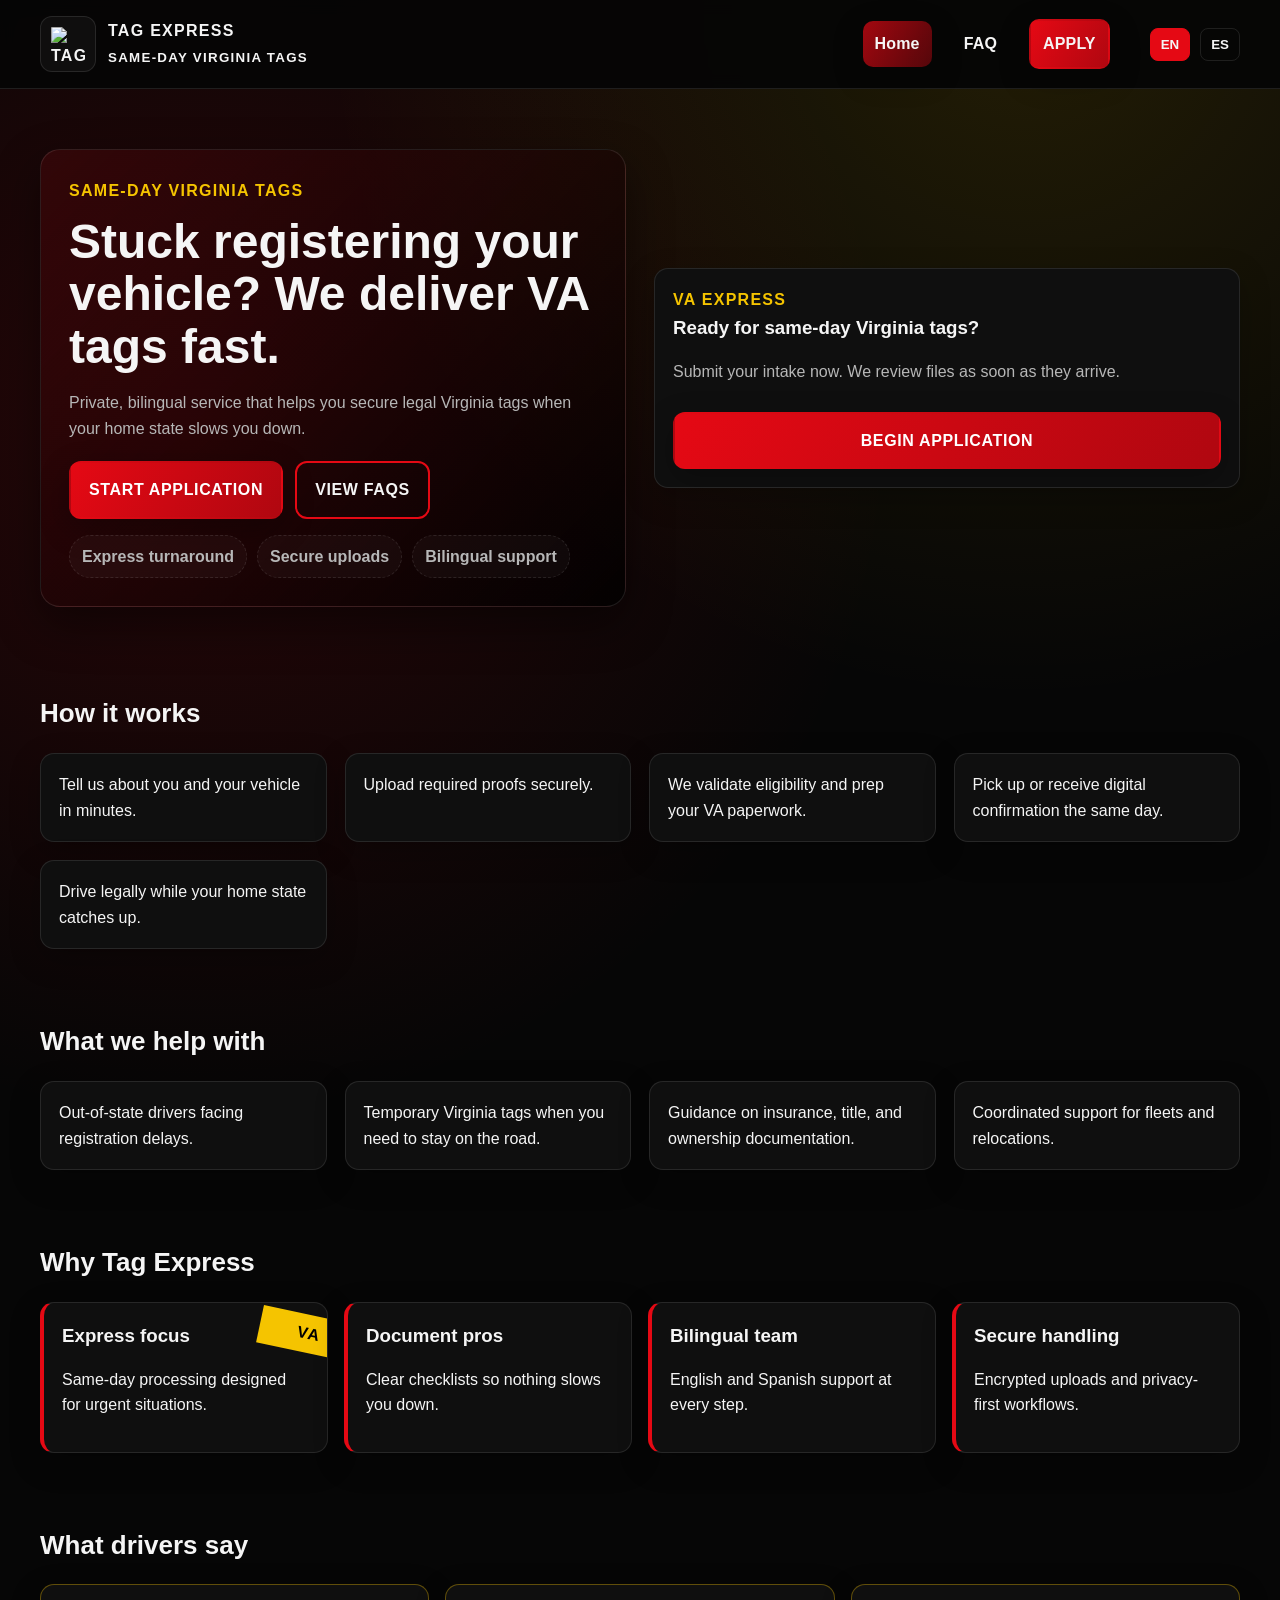
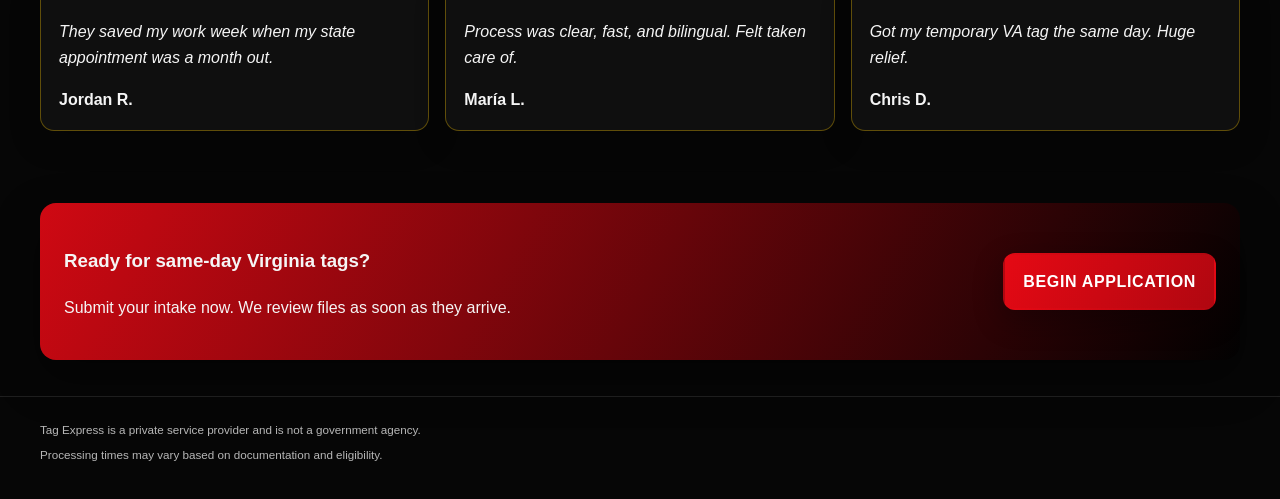
==== index.html @ c8d0d034 "Create bilingual Tag Express site" ====
<!DOCTYPE html>
<html lang="en">
<head>
  <meta charset="UTF-8" />
  <meta http-equiv="X-UA-Compatible" content="IE=edge" />
  <meta name="viewport" content="width=device-width, initial-scale=1.0" />
  <title>Tag Express | Same-Day Virginia Tags</title>
  <meta name="description" content="Tag Express helps drivers get same-day Virginia tags when their state registration is delayed." />
  <link rel="canonical" href="https://tagexpressva.com/" />
  <link rel="stylesheet" href="css/styles.css" />
</head>
<body data-page="index">
  <header class="header">
    <div class="container navbar">
      <div class="brand">
        <img src="assets/tag-express-logo.png" alt="Tag Express logo" />
        <div>
          <div>Tag Express</div>
          <small data-i18n="hero.kicker">Same-day Virginia tags</small>
        </div>
      </div>
      <nav class="nav-links">
        <a href="index.html" data-page="index" data-i18n="nav.home">Home</a>
        <a href="faq.html" data-page="faq" data-i18n="nav.faq">FAQ</a>
        <a href="apply.html" data-page="apply" class="btn btn-primary" data-i18n="nav.apply">Apply</a>
        <div class="lang-toggle">
          <button type="button" data-lang="en" class="active">EN</button>
          <button type="button" data-lang="es">ES</button>
        </div>
      </nav>
      <button class="hamburger" id="hamburger" aria-label="Menu">≡</button>
    </div>
    <div class="container mobile-menu" id="mobile-menu" data-open="false">
      <a href="index.html" data-page="index" data-i18n="nav.home">Home</a>
      <a href="faq.html" data-page="faq" data-i18n="nav.faq">FAQ</a>
      <a href="apply.html" data-page="apply" data-i18n="nav.apply">Apply</a>
      <div class="lang-toggle">
        <button type="button" data-lang="en" class="active">EN</button>
        <button type="button" data-lang="es">ES</button>
      </div>
    </div>
  </header>

  <main class="container">
    <section class="hero">
      <div class="hero-card">
        <div class="kicker" data-i18n="hero.kicker">Same-day Virginia tags</div>
        <h1 data-i18n="hero.title">Stuck registering your vehicle? We deliver VA tags fast.</h1>
        <p data-i18n="hero.sub">
          Private, bilingual service that helps you secure legal Virginia tags when your home state slows you down.
        </p>
        <div class="cta-row">
          <a class="btn btn-primary" href="apply.html" data-i18n="hero.primary">Start application</a>
          <a class="btn btn-outline" href="faq.html" data-i18n="hero.secondary">View FAQs</a>
        </div>
        <div class="badge-row">
          <span class="badge" data-i18n="hero.badges.0">Express turnaround</span>
          <span class="badge" data-i18n="hero.badges.1">Secure uploads</span>
          <span class="badge" data-i18n="hero.badges.2">Bilingual support</span>
        </div>
      </div>
      <div class="card" style="min-height:220px; display:flex; flex-direction:column; justify-content:space-between;">
        <div>
          <div class="kicker">VA Express</div>
          <h3 data-i18n="cta.title">Ready for same-day Virginia tags?</h3>
          <p data-i18n="cta.subtitle">Submit your intake now. We review files as soon as they arrive.</p>
        </div>
        <a class="btn btn-primary" href="apply.html" data-i18n="cta.button">Begin application</a>
      </div>
    </section>

    <section class="section" id="how">
      <div class="section-header">
        <h2 class="section-title" data-i18n="how.title">How it works</h2>
      </div>
      <div class="card-grid">
        <div class="card" data-i18n="how.steps.0">Tell us about you and your vehicle in minutes.</div>
        <div class="card" data-i18n="how.steps.1">Upload required proofs securely.</div>
        <div class="card" data-i18n="how.steps.2">We validate eligibility and prep your VA paperwork.</div>
        <div class="card" data-i18n="how.steps.3">Pick up or receive digital confirmation the same day.</div>
        <div class="card" data-i18n="how.steps.4">Drive legally while your home state catches up.</div>
      </div>
    </section>

    <section class="section" id="services">
      <div class="section-header">
        <h2 class="section-title" data-i18n="services.title">What we help with</h2>
      </div>
      <div class="card-grid">
        <div class="card" data-i18n="services.items.0">Out-of-state drivers facing registration delays.</div>
        <div class="card" data-i18n="services.items.1">Temporary Virginia tags when you need to stay on the road.</div>
        <div class="card" data-i18n="services.items.2">Guidance on insurance, title, and ownership documentation.</div>
        <div class="card" data-i18n="services.items.3">Coordinated support for fleets and relocations.</div>
      </div>
    </section>

    <section class="section" id="why">
      <div class="section-header">
        <h2 class="section-title" data-i18n="why.title">Why Tag Express</h2>
      </div>
      <div class="why-points">
        <div class="card">
          <div class="ribbon">VA</div>
          <h3 data-i18n="why.points.0.title">Express focus</h3>
          <p data-i18n="why.points.0.body">Same-day processing designed for urgent situations.</p>
        </div>
        <div class="card">
          <h3 data-i18n="why.points.1.title">Document pros</h3>
          <p data-i18n="why.points.1.body">Clear checklists so nothing slows you down.</p>
        </div>
        <div class="card">
          <h3 data-i18n="why.points.2.title">Bilingual team</h3>
          <p data-i18n="why.points.2.body">English and Spanish support at every step.</p>
        </div>
        <div class="card">
          <h3 data-i18n="why.points.3.title">Secure handling</h3>
          <p data-i18n="why.points.3.body">Encrypted uploads and privacy-first workflows.</p>
        </div>
      </div>
    </section>

    <section class="section" id="testimonials">
      <div class="section-header">
        <h2 class="section-title" data-i18n="testimonials.title">What drivers say</h2>
      </div>
      <div class="testimonials">
        <div class="card">
          <p class="quote" data-i18n="testimonials.list.0.quote">They saved my work week when my state appointment was a month out.</p>
          <strong data-i18n="testimonials.list.0.name">Jordan R.</strong>
        </div>
        <div class="card">
          <p class="quote" data-i18n="testimonials.list.1.quote">Process was clear, fast, and bilingual. Felt taken care of.</p>
          <strong data-i18n="testimonials.list.1.name">María L.</strong>
        </div>
        <div class="card">
          <p class="quote" data-i18n="testimonials.list.2.quote">Got my temporary VA tag the same day. Huge relief.</p>
          <strong data-i18n="testimonials.list.2.name">Chris D.</strong>
        </div>
      </div>
    </section>

    <section class="section">
      <div class="cta-banner">
        <div>
          <h3 data-i18n="cta.title">Ready for same-day Virginia tags?</h3>
          <p data-i18n="cta.subtitle">Submit your intake now. We review files as soon as they arrive.</p>
        </div>
        <a class="btn btn-primary" href="apply.html" data-i18n="cta.button">Begin application</a>
      </div>
    </section>
  </main>

  <footer class="footer">
    <div class="container">
      <div class="disclaimers">
        <small data-i18n="footer.disclaimer1">Tag Express is a private service provider and is not a government agency.</small>
        <small data-i18n="footer.disclaimer2">Processing times may vary based on documentation and eligibility.</small>
      </div>
    </div>
  </footer>

  <script src="js/i18n.js"></script>
  <script src="js/main.js"></script>
</body>
</html>
---- css/styles.css ----
:root {
  --bg: #060606;
  --card: #0f0f0f;
  --accent: #e50914;
  --accent-yellow: #f5c400;
  --text: #f5f5f5;
  --muted: #b7b7b7;
  --border: rgba(255, 255, 255, 0.1);
  --success: #19c37d;
  --error: #ff5f52;
  --shadow-strong: 0 18px 45px rgba(0, 0, 0, 0.45);
  --shadow-soft: 0 10px 30px rgba(0, 0, 0, 0.25);
  --radius: 14px;
  --transition: all 0.25s ease;
}

* {
  box-sizing: border-box;
}

body {
  margin: 0;
  background: radial-gradient(circle at 15% 20%, rgba(229, 9, 20, 0.15), transparent 35%),
    radial-gradient(circle at 80% 0%, rgba(245, 196, 0, 0.12), transparent 30%),
    var(--bg);
  color: var(--text);
  font-family: "Inter", "Helvetica Neue", Arial, sans-serif;
  line-height: 1.6;
  min-height: 100vh;
}

a {
  color: inherit;
  text-decoration: none;
}

img {
  max-width: 100%;
  display: block;
}

.container {
  width: min(1200px, 95%);
  margin: 0 auto;
}

.header {
  position: sticky;
  top: 0;
  z-index: 20;
  background: rgba(6, 6, 6, 0.95);
  backdrop-filter: blur(8px);
  border-bottom: 1px solid var(--border);
}

.navbar {
  display: flex;
  align-items: center;
  justify-content: space-between;
  padding: 16px 0;
}

.brand {
  display: flex;
  align-items: center;
  gap: 12px;
  text-transform: uppercase;
  letter-spacing: 0.08em;
  font-weight: 700;
}

.brand img {
  width: 56px;
  height: 56px;
  background: rgba(255, 255, 255, 0.04);
  border-radius: 12px;
  padding: 10px;
  border: 1px solid var(--border);
}

.nav-links {
  display: flex;
  align-items: center;
  gap: 20px;
}

.nav-links a {
  padding: 10px 12px;
  border-radius: 10px;
  color: var(--text);
  font-weight: 600;
  letter-spacing: 0.01em;
  transition: var(--transition);
}

.nav-links a:hover,
.nav-links a.active {
  background: linear-gradient(120deg, rgba(229, 9, 20, 0.7), rgba(229, 9, 20, 0.35));
  box-shadow: var(--shadow-soft);
}

.lang-toggle {
  display: flex;
  align-items: center;
  gap: 10px;
  margin-left: 20px;
}

.lang-toggle button {
  background: transparent;
  color: var(--text);
  border: 1px solid var(--border);
  border-radius: 8px;
  padding: 8px 10px;
  font-weight: 700;
  cursor: pointer;
  transition: var(--transition);
}

.lang-toggle button.active {
  background: var(--accent);
  border-color: var(--accent);
}

.lang-toggle button:hover {
  border-color: var(--accent);
  color: #fff;
}

.hamburger {
  display: none;
  width: 46px;
  height: 46px;
  border-radius: 10px;
  border: 1px solid var(--border);
  background: rgba(255, 255, 255, 0.04);
  color: var(--text);
  font-size: 24px;
  cursor: pointer;
}

.mobile-menu {
  display: none;
  flex-direction: column;
  gap: 12px;
  padding-bottom: 16px;
}

.mobile-menu a {
  padding: 10px 12px;
  border-radius: 10px;
  background: rgba(255, 255, 255, 0.04);
}

.hero {
  display: grid;
  grid-template-columns: repeat(auto-fit, minmax(280px, 1fr));
  gap: 28px;
  align-items: center;
  padding: 60px 0 50px;
}

.hero-card {
  background: linear-gradient(135deg, rgba(229, 9, 20, 0.12), rgba(0, 0, 0, 0.75));
  border: 1px solid var(--border);
  border-radius: 20px;
  padding: 28px;
  box-shadow: var(--shadow-strong);
}

.kicker {
  color: var(--accent-yellow);
  font-weight: 800;
  letter-spacing: 0.08em;
  text-transform: uppercase;
}

.hero h1 {
  font-size: clamp(32px, 5vw, 48px);
  margin: 12px 0;
  line-height: 1.1;
}

.hero p {
  color: var(--muted);
  margin-bottom: 20px;
}

.cta-row {
  display: flex;
  flex-wrap: wrap;
  gap: 12px;
}

.btn {
  display: inline-flex;
  align-items: center;
  justify-content: center;
  gap: 8px;
  padding: 14px 18px;
  border-radius: 12px;
  border: 2px solid transparent;
  font-weight: 700;
  cursor: pointer;
  transition: var(--transition);
  text-transform: uppercase;
  letter-spacing: 0.04em;
}

.btn-primary {
  background: linear-gradient(120deg, #e50914, #b00710);
  color: #fff;
  box-shadow: var(--shadow-soft);
}

.btn-primary:hover {
  transform: translateY(-2px);
}

.btn-outline {
  border-color: var(--accent);
  color: var(--text);
}

.btn-outline:hover {
  background: rgba(229, 9, 20, 0.15);
}

.badge-row {
  display: flex;
  flex-wrap: wrap;
  gap: 10px;
  margin-top: 16px;
}

.badge {
  padding: 8px 12px;
  border-radius: 999px;
  border: 1px dashed var(--border);
  color: var(--muted);
  background: rgba(255, 255, 255, 0.03);
  font-weight: 600;
}

.card-grid {
  display: grid;
  grid-template-columns: repeat(auto-fit, minmax(240px, 1fr));
  gap: 18px;
}

.card {
  background: var(--card);
  border: 1px solid var(--border);
  border-radius: var(--radius);
  padding: 18px;
  box-shadow: var(--shadow-soft);
  position: relative;
  overflow: hidden;
}

.card::before {
  content: "";
  position: absolute;
  inset: 0;
  background: linear-gradient(120deg, rgba(229, 9, 20, 0.14), transparent 60%);
  opacity: 0;
  transition: var(--transition);
}

.card:hover::before {
  opacity: 1;
}

.card h3 {
  margin: 0 0 8px;
}

.section {
  padding: 36px 0;
}

.section-header {
  display: flex;
  align-items: center;
  justify-content: space-between;
  flex-wrap: wrap;
  gap: 12px;
  margin-bottom: 18px;
}

.section-title {
  font-size: 26px;
  margin: 0;
}

.why-points {
  display: grid;
  grid-template-columns: repeat(auto-fit, minmax(260px, 1fr));
  gap: 16px;
}

.why-points .card {
  border-left: 4px solid var(--accent);
}

.testimonials {
  display: grid;
  grid-template-columns: repeat(auto-fit, minmax(260px, 1fr));
  gap: 16px;
}

.testimonials .card {
  border: 1px solid rgba(245, 196, 0, 0.35);
}

.quote {
  font-style: italic;
}

.cta-banner {
  background: linear-gradient(120deg, rgba(229, 9, 20, 0.9), rgba(0, 0, 0, 0.75));
  padding: 24px;
  border-radius: 16px;
  display: flex;
  align-items: center;
  justify-content: space-between;
  gap: 16px;
  flex-wrap: wrap;
  box-shadow: var(--shadow-strong);
}

.footer {
  padding: 24px 0 34px;
  border-top: 1px solid var(--border);
  color: var(--muted);
  font-size: 14px;
}

.footer .disclaimers {
  display: grid;
  gap: 6px;
}

.footer small {
  color: var(--muted);
}

.ribbon {
  position: absolute;
  top: 12px;
  right: -32px;
  background: var(--accent-yellow);
  color: #000;
  padding: 6px 38px;
  transform: rotate(12deg);
  font-weight: 800;
  letter-spacing: 0.08em;
}

.accordion {
  display: grid;
  gap: 10px;
}

.accordion-item {
  background: var(--card);
  border: 1px solid var(--border);
  border-radius: var(--radius);
  overflow: hidden;
  box-shadow: var(--shadow-soft);
}

.accordion-header {
  display: flex;
  align-items: center;
  justify-content: space-between;
  width: 100%;
  background: transparent;
  color: var(--text);
  border: none;
  padding: 16px 18px;
  font-size: 16px;
  font-weight: 700;
  text-align: left;
  cursor: pointer;
}

.accordion-header:hover {
  background: rgba(229, 9, 20, 0.12);
}

.accordion-content {
  max-height: 0;
  overflow: hidden;
  transition: max-height 0.3s ease, padding 0.3s ease;
  padding: 0 18px;
  color: var(--muted);
}

.accordion-item.active .accordion-content {
  padding: 0 18px 16px;
}

.page-hero {
  padding: 46px 0 20px;
}

.form-grid {
  display: grid;
  grid-template-columns: repeat(auto-fit, minmax(240px, 1fr));
  gap: 14px;
}

label {
  display: block;
  font-weight: 700;
  margin-bottom: 6px;
}

.input, .file-input, textarea, select {
  width: 100%;
  background: rgba(255, 255, 255, 0.04);
  border: 1px solid var(--border);
  color: var(--text);
  border-radius: 10px;
  padding: 12px;
  font-size: 15px;
  transition: var(--transition);
}

.input:focus, .file-input:focus, textarea:focus, select:focus {
  outline: none;
  border-color: var(--accent);
  box-shadow: 0 0 0 3px rgba(229, 9, 20, 0.25);
}

textarea {
  min-height: 120px;
  resize: vertical;
}

.field {
  display: flex;
  flex-direction: column;
  gap: 6px;
}

.note {
  color: var(--muted);
  font-size: 14px;
}

.error {
  color: var(--error);
  font-size: 13px;
}

.success-banner {
  background: rgba(25, 195, 125, 0.12);
  border: 1px solid rgba(25, 195, 125, 0.5);
  color: #c8ffe2;
  padding: 14px;
  border-radius: 12px;
  margin-top: 12px;
}

.modal {
  position: fixed;
  inset: 0;
  background: rgba(0, 0, 0, 0.75);
  display: none;
  align-items: center;
  justify-content: center;
  padding: 24px;
  z-index: 30;
}

.modal-content {
  background: var(--card);
  border: 1px solid var(--border);
  border-radius: 16px;
  padding: 22px;
  max-width: 520px;
  width: 100%;
  text-align: center;
  box-shadow: var(--shadow-strong);
}

.modal.show {
  display: flex;
}

.file-hint {
  font-size: 13px;
  color: var(--muted);
}

@media (max-width: 900px) {
  .nav-links {
    display: none;
  }

  .hamburger {
    display: inline-flex;
    align-items: center;
    justify-content: center;
  }

  .mobile-menu {
    display: flex;
  }
}

@media (max-width: 600px) {
  .hero {
    padding-top: 36px;
  }

  .cta-row {
    flex-direction: column;
  }

  .cta-banner {
    flex-direction: column;
    align-items: flex-start;
  }
}
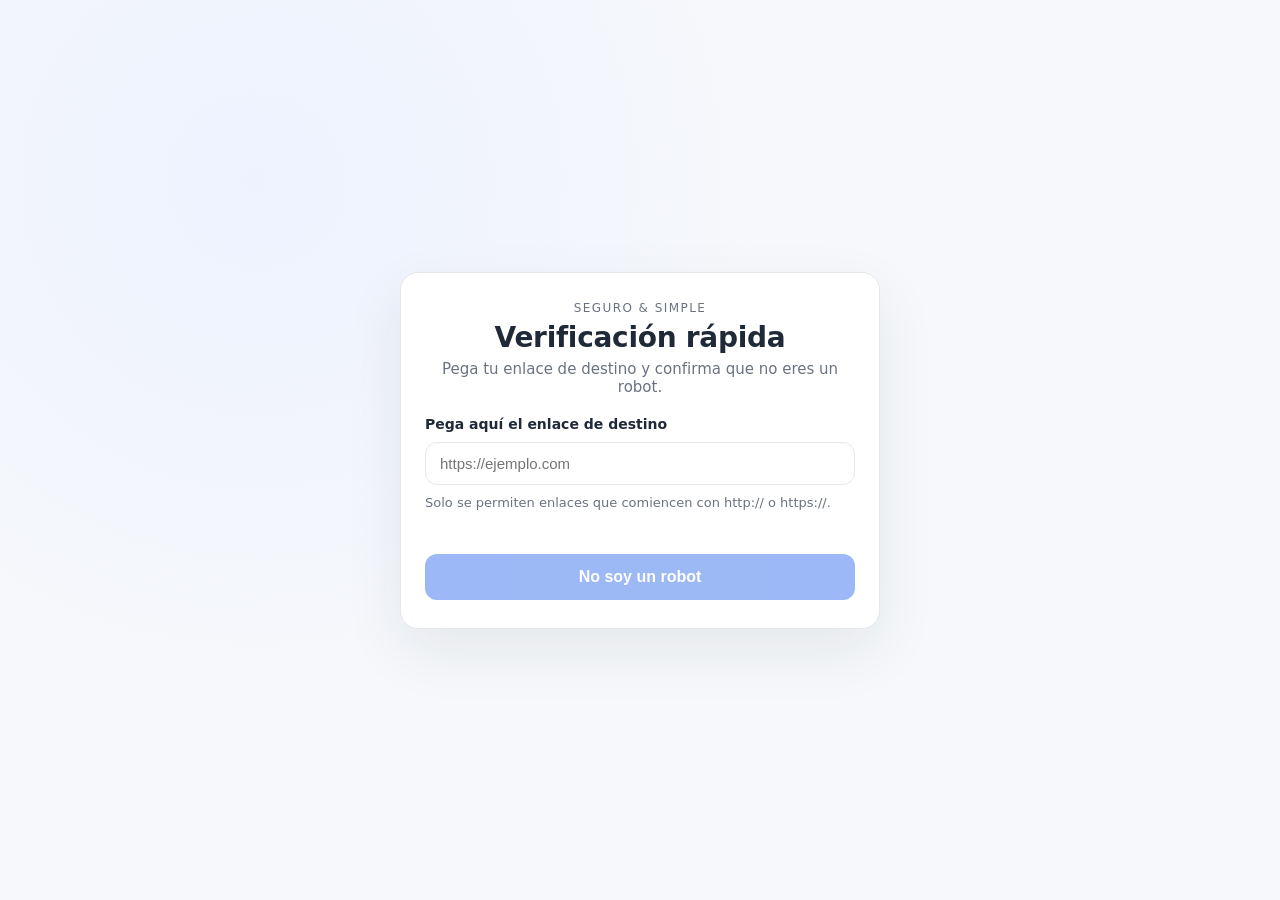
==== commit daf37dc5: "Add simple verification landing page" ====
--- a/index.html
+++ b/index.html
@@ -1,165 +1,45 @@
 <!DOCTYPE html>
-<html lang="en">
+<html lang="es">
 <head>
   <meta charset="UTF-8" />
-  <meta http-equiv="X-UA-Compatible" content="IE=edge" />
   <meta name="viewport" content="width=device-width, initial-scale=1.0" />
-  <title>Tag Express | Same-Day Virginia Tags</title>
-  <meta name="description" content="Tag Express helps drivers get same-day Virginia tags when their state registration is delayed." />
-  <link rel="canonical" href="https://tagexpressva.com/" />
-  <link rel="stylesheet" href="css/styles.css" />
+  <title>Verificación rápida</title>
+  <link rel="stylesheet" href="styles.css" />
 </head>
-<body data-page="index">
-  <header class="header">
-    <div class="container navbar">
-      <div class="brand">
-        <img src="assets/tag-express-logo.png" alt="Tag Express logo" />
-        <div>
-          <div>Tag Express</div>
-          <small data-i18n="hero.kicker">Same-day Virginia tags</small>
+<body>
+  <main class="page">
+    <section class="card" aria-labelledby="card-title">
+      <div class="card-header">
+        <p class="eyebrow">Seguro &amp; simple</p>
+        <h1 id="card-title">Verificación rápida</h1>
+        <p class="lede">Pega tu enlace de destino y confirma que no eres un robot.</p>
+      </div>
+
+      <form id="redirect-form" class="form" novalidate>
+        <label class="field-label" for="link-input">Pega aquí el enlace de destino</label>
+        <div class="input-row">
+          <input
+            id="link-input"
+            name="link"
+            type="url"
+            inputmode="url"
+            autocomplete="url"
+            placeholder="https://ejemplo.com"
+            aria-describedby="link-help link-error"
+            required
+          />
         </div>
-      </div>
-      <nav class="nav-links">
-        <a href="index.html" data-page="index" data-i18n="nav.home">Home</a>
-        <a href="faq.html" data-page="faq" data-i18n="nav.faq">FAQ</a>
-        <a href="apply.html" data-page="apply" class="btn btn-primary" data-i18n="nav.apply">Apply</a>
-        <div class="lang-toggle">
-          <button type="button" data-lang="en" class="active">EN</button>
-          <button type="button" data-lang="es">ES</button>
-        </div>
-      </nav>
-      <button class="hamburger" id="hamburger" aria-label="Menu">≡</button>
-    </div>
-    <div class="container mobile-menu" id="mobile-menu" data-open="false">
-      <a href="index.html" data-page="index" data-i18n="nav.home">Home</a>
-      <a href="faq.html" data-page="faq" data-i18n="nav.faq">FAQ</a>
-      <a href="apply.html" data-page="apply" data-i18n="nav.apply">Apply</a>
-      <div class="lang-toggle">
-        <button type="button" data-lang="en" class="active">EN</button>
-        <button type="button" data-lang="es">ES</button>
-      </div>
-    </div>
-  </header>
+        <p id="link-help" class="help-text">Solo se permiten enlaces que comiencen con http:// o https://.</p>
+        <p id="link-error" class="error-text" role="alert" aria-live="polite"></p>
 
-  <main class="container">
-    <section class="hero">
-      <div class="hero-card">
-        <div class="kicker" data-i18n="hero.kicker">Same-day Virginia tags</div>
-        <h1 data-i18n="hero.title">Stuck registering your vehicle? We deliver VA tags fast.</h1>
-        <p data-i18n="hero.sub">
-          Private, bilingual service that helps you secure legal Virginia tags when your home state slows you down.
-        </p>
-        <div class="cta-row">
-          <a class="btn btn-primary" href="apply.html" data-i18n="hero.primary">Start application</a>
-          <a class="btn btn-outline" href="faq.html" data-i18n="hero.secondary">View FAQs</a>
-        </div>
-        <div class="badge-row">
-          <span class="badge" data-i18n="hero.badges.0">Express turnaround</span>
-          <span class="badge" data-i18n="hero.badges.1">Secure uploads</span>
-          <span class="badge" data-i18n="hero.badges.2">Bilingual support</span>
-        </div>
-      </div>
-      <div class="card" style="min-height:220px; display:flex; flex-direction:column; justify-content:space-between;">
-        <div>
-          <div class="kicker">VA Express</div>
-          <h3 data-i18n="cta.title">Ready for same-day Virginia tags?</h3>
-          <p data-i18n="cta.subtitle">Submit your intake now. We review files as soon as they arrive.</p>
-        </div>
-        <a class="btn btn-primary" href="apply.html" data-i18n="cta.button">Begin application</a>
-      </div>
-    </section>
-
-    <section class="section" id="how">
-      <div class="section-header">
-        <h2 class="section-title" data-i18n="how.title">How it works</h2>
-      </div>
-      <div class="card-grid">
-        <div class="card" data-i18n="how.steps.0">Tell us about you and your vehicle in minutes.</div>
-        <div class="card" data-i18n="how.steps.1">Upload required proofs securely.</div>
-        <div class="card" data-i18n="how.steps.2">We validate eligibility and prep your VA paperwork.</div>
-        <div class="card" data-i18n="how.steps.3">Pick up or receive digital confirmation the same day.</div>
-        <div class="card" data-i18n="how.steps.4">Drive legally while your home state catches up.</div>
-      </div>
-    </section>
-
-    <section class="section" id="services">
-      <div class="section-header">
-        <h2 class="section-title" data-i18n="services.title">What we help with</h2>
-      </div>
-      <div class="card-grid">
-        <div class="card" data-i18n="services.items.0">Out-of-state drivers facing registration delays.</div>
-        <div class="card" data-i18n="services.items.1">Temporary Virginia tags when you need to stay on the road.</div>
-        <div class="card" data-i18n="services.items.2">Guidance on insurance, title, and ownership documentation.</div>
-        <div class="card" data-i18n="services.items.3">Coordinated support for fleets and relocations.</div>
-      </div>
-    </section>
-
-    <section class="section" id="why">
-      <div class="section-header">
-        <h2 class="section-title" data-i18n="why.title">Why Tag Express</h2>
-      </div>
-      <div class="why-points">
-        <div class="card">
-          <div class="ribbon">VA</div>
-          <h3 data-i18n="why.points.0.title">Express focus</h3>
-          <p data-i18n="why.points.0.body">Same-day processing designed for urgent situations.</p>
-        </div>
-        <div class="card">
-          <h3 data-i18n="why.points.1.title">Document pros</h3>
-          <p data-i18n="why.points.1.body">Clear checklists so nothing slows you down.</p>
-        </div>
-        <div class="card">
-          <h3 data-i18n="why.points.2.title">Bilingual team</h3>
-          <p data-i18n="why.points.2.body">English and Spanish support at every step.</p>
-        </div>
-        <div class="card">
-          <h3 data-i18n="why.points.3.title">Secure handling</h3>
-          <p data-i18n="why.points.3.body">Encrypted uploads and privacy-first workflows.</p>
-        </div>
-      </div>
-    </section>
-
-    <section class="section" id="testimonials">
-      <div class="section-header">
-        <h2 class="section-title" data-i18n="testimonials.title">What drivers say</h2>
-      </div>
-      <div class="testimonials">
-        <div class="card">
-          <p class="quote" data-i18n="testimonials.list.0.quote">They saved my work week when my state appointment was a month out.</p>
-          <strong data-i18n="testimonials.list.0.name">Jordan R.</strong>
-        </div>
-        <div class="card">
-          <p class="quote" data-i18n="testimonials.list.1.quote">Process was clear, fast, and bilingual. Felt taken care of.</p>
-          <strong data-i18n="testimonials.list.1.name">María L.</strong>
-        </div>
-        <div class="card">
-          <p class="quote" data-i18n="testimonials.list.2.quote">Got my temporary VA tag the same day. Huge relief.</p>
-          <strong data-i18n="testimonials.list.2.name">Chris D.</strong>
-        </div>
-      </div>
-    </section>
-
-    <section class="section">
-      <div class="cta-banner">
-        <div>
-          <h3 data-i18n="cta.title">Ready for same-day Virginia tags?</h3>
-          <p data-i18n="cta.subtitle">Submit your intake now. We review files as soon as they arrive.</p>
-        </div>
-        <a class="btn btn-primary" href="apply.html" data-i18n="cta.button">Begin application</a>
-      </div>
+        <button id="confirm-btn" class="primary-btn" type="submit" disabled>
+          <span class="btn-label">No soy un robot</span>
+          <span class="spinner" aria-hidden="true"></span>
+        </button>
+      </form>
     </section>
   </main>
 
-  <footer class="footer">
-    <div class="container">
-      <div class="disclaimers">
-        <small data-i18n="footer.disclaimer1">Tag Express is a private service provider and is not a government agency.</small>
-        <small data-i18n="footer.disclaimer2">Processing times may vary based on documentation and eligibility.</small>
-      </div>
-    </div>
-  </footer>
-
-  <script src="js/i18n.js"></script>
-  <script src="js/main.js"></script>
+  <script src="app.js"></script>
 </body>
 </html>
--- a/styles.css
+++ b/styles.css
@@ -0,0 +1,193 @@
+:root {
+  color-scheme: light;
+  --bg: #f6f8fb;
+  --card: #ffffff;
+  --text: #1f2937;
+  --muted: #6b7280;
+  --border: #e5e7eb;
+  --accent: #2563eb;
+  --accent-soft: rgba(37, 99, 235, 0.08);
+  --success: #16a34a;
+  --error: #dc2626;
+  --shadow: 0 22px 60px rgba(31, 41, 55, 0.08);
+}
+
+* {
+  box-sizing: border-box;
+}
+
+body {
+  margin: 0;
+  min-height: 100vh;
+  font-family: "Inter", system-ui, -apple-system, "Segoe UI", sans-serif;
+  background: radial-gradient(circle at 20% 20%, #eef2ff 0, #f6f8fb 40%, #f6f8fb 100%);
+  color: var(--text);
+  display: grid;
+  place-items: center;
+  padding: 24px 16px;
+}
+
+.page {
+  width: min(480px, 100%);
+}
+
+.card {
+  background: var(--card);
+  border-radius: 18px;
+  padding: 28px 24px;
+  box-shadow: var(--shadow);
+  border: 1px solid var(--border);
+}
+
+.card-header {
+  display: flex;
+  flex-direction: column;
+  gap: 6px;
+  margin-bottom: 20px;
+  text-align: center;
+}
+
+.eyebrow {
+  margin: 0;
+  font-size: 12px;
+  letter-spacing: 0.12em;
+  text-transform: uppercase;
+  color: var(--muted);
+}
+
+h1 {
+  margin: 0;
+  font-size: clamp(24px, 5vw, 28px);
+  letter-spacing: -0.01em;
+}
+
+.lede {
+  margin: 0;
+  color: var(--muted);
+  font-size: 15px;
+}
+
+.form {
+  display: flex;
+  flex-direction: column;
+  gap: 10px;
+}
+
+.field-label {
+  font-weight: 600;
+  font-size: 14px;
+}
+
+.input-row {
+  display: flex;
+  gap: 10px;
+  align-items: center;
+}
+
+input[type="url"] {
+  flex: 1;
+  padding: 12px 14px;
+  border-radius: 12px;
+  border: 1px solid var(--border);
+  font-size: 15px;
+  transition: border-color 0.2s ease, box-shadow 0.2s ease;
+}
+
+input[type="url"]:focus {
+  outline: none;
+  border-color: var(--accent);
+  box-shadow: 0 0 0 4px var(--accent-soft);
+}
+
+input[type="url"]:invalid[aria-invalid="true"] {
+  border-color: var(--error);
+}
+
+.help-text {
+  margin: 0;
+  font-size: 13px;
+  color: var(--muted);
+}
+
+.error-text {
+  min-height: 18px;
+  margin: 0;
+  color: var(--error);
+  font-size: 13px;
+}
+
+.primary-btn {
+  margin-top: 6px;
+  width: 100%;
+  border: none;
+  border-radius: 12px;
+  padding: 14px 16px;
+  font-size: 16px;
+  font-weight: 700;
+  background: var(--accent);
+  color: #fff;
+  cursor: pointer;
+  display: inline-flex;
+  align-items: center;
+  justify-content: center;
+  gap: 10px;
+  transition: transform 0.15s ease, box-shadow 0.15s ease, opacity 0.2s ease;
+  box-shadow: 0 12px 32px rgba(37, 99, 235, 0.25);
+}
+
+.primary-btn:hover:not(:disabled) {
+  transform: translateY(-1px);
+  box-shadow: 0 14px 36px rgba(37, 99, 235, 0.3);
+}
+
+.primary-btn:active:not(:disabled) {
+  transform: translateY(0);
+  box-shadow: 0 10px 28px rgba(37, 99, 235, 0.26);
+}
+
+.primary-btn:disabled {
+  opacity: 0.45;
+  cursor: not-allowed;
+  box-shadow: none;
+}
+
+.spinner {
+  width: 18px;
+  height: 18px;
+  border-radius: 50%;
+  border: 2px solid rgba(255, 255, 255, 0.5);
+  border-top-color: #fff;
+  animation: spin 0.9s linear infinite;
+  display: none;
+}
+
+.primary-btn.loading .spinner {
+  display: inline-block;
+}
+
+.primary-btn.loading .btn-label {
+  opacity: 0.85;
+}
+
+@keyframes spin {
+  from {
+    transform: rotate(0deg);
+  }
+  to {
+    transform: rotate(360deg);
+  }
+}
+
+@media (max-width: 520px) {
+  body {
+    padding: 16px;
+  }
+
+  .card {
+    padding: 24px 18px;
+  }
+
+  h1 {
+    font-size: 24px;
+  }
+}
